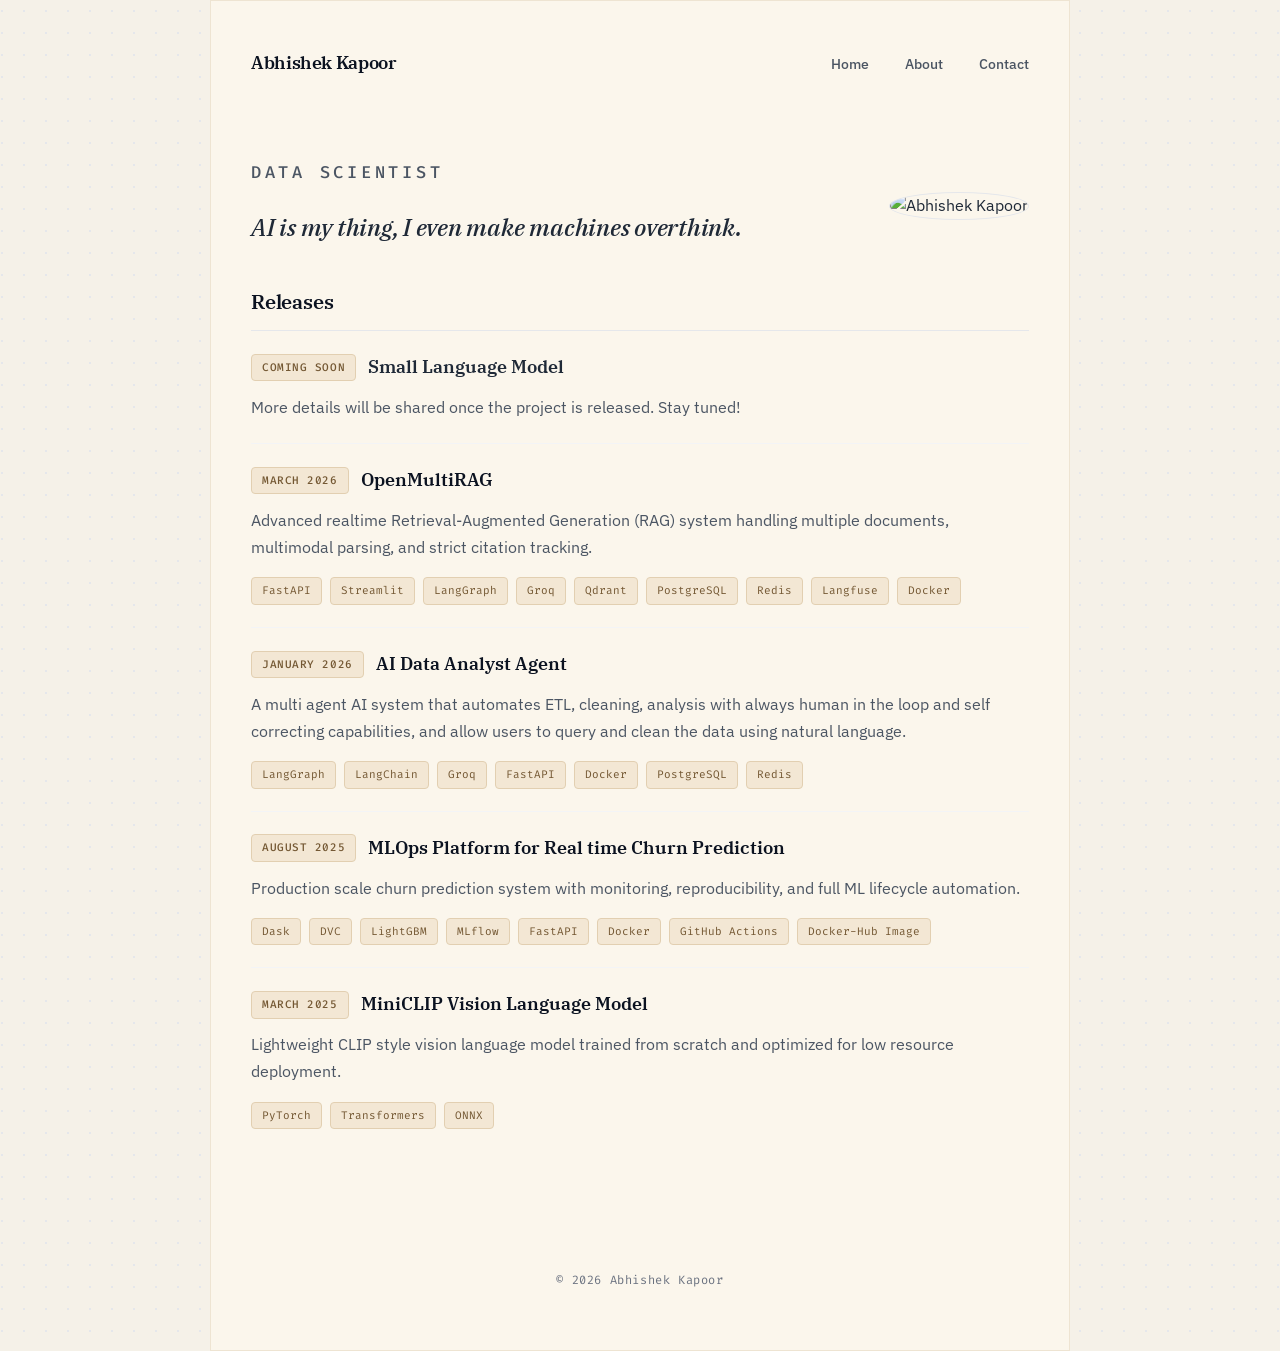
==== index.html @ 6a830303 "readme" ====
<!DOCTYPE html>
<html lang="en">

<head>
  <meta charset="UTF-8">
  <meta name="viewport" content="width=device-width, initial-scale=1.0">
  <title>Abhishek Kapoor</title>
  <meta name="description" content="Abhishek Kapoor. Personal website. Data, AI, intelligence, and curiosity.">

  <link rel="preconnect" href="https://fonts.googleapis.com">
  <link rel="preconnect" href="https://fonts.gstatic.com" crossorigin>
  <link href="https://fonts.googleapis.com/css2?family=Fira+Code:wght@400;500;600&family=IBM+Plex+Sans:wght@300;400;500;600;700&family=IBM+Plex+Serif:wght@400;500;600&display=swap" rel="stylesheet">
  <link rel="stylesheet" href="style.css">
</head>

<body>

  <div class="wrapper">

    <!-- ================= NAVBAR ================= -->

    <header class="navbar">

      <div class="logo">Abhishek Kapoor</div>

      <nav>
        <a href="index.html">Home</a>
        <a href="about.html">About</a>
        <a href="contact.html">Contact</a>
      </nav>

    </header>


    <!-- ================= INTRO SECTION ================= -->

    <section class="intro">

      <div class="intro-left">

        <p class="identity">
          Data Scientist
        </p>

        <h1>
          <em>AI is my thing, I even make machines overthink.</em>
        </h1>

      </div>


      <div class="intro-right">
        <img src="images/profile.jpg" alt="Abhishek Kapoor">
      </div>

    </section>


    <!-- ================= RELEASES SECTION ================= -->

    <section class="section">

      <h2>Releases</h2>


      <!-- Small Language model -->

      <div class="project-block">
        <h4>
          <span class="project-date">Coming soon</span>
          <a href="#" style="pointer-events: none; color: inherit; text-decoration: none;">
            Small Language Model
          </a>
        </h4>
        <p class="project-desc">
          More details will be shared once the project is released. Stay tuned!
        </p>
      </div>

      <!-- OpenMultiRAG -->

      <div class="project-block">
        <h4>
          <span class="project-date">March 2026</span>
          <a href="projects/openmulti-rag/project-openmulti-rag.html">
            OpenMultiRAG
          </a>
        </h4>
        <p class="project-desc">
          Advanced realtime Retrieval-Augmented Generation (RAG) system handling multiple documents, multimodal parsing,
          and strict citation tracking.
        </p>
        <div class="project-tech">
          <span>FastAPI</span><span>Streamlit</span><span>LangGraph</span><span>Groq</span><span>Qdrant</span><span>PostgreSQL</span><span>Redis</span><span>Langfuse</span><span>Docker</span>
        </div>
      </div>

      <!-- AI Analyst -->

      <div class="project-block">
        <h4>
          <span class="project-date">January 2026</span>
          <a href="projects/ai-analyst/project-ai-analyst.html">
            AI Data Analyst Agent
          </a>
        </h4>
        <p class="project-desc">
          A multi agent AI system that automates ETL, cleaning, analysis with always human in the loop and self
          correcting capabilities, and allow users to query and clean the data using natural language.
        </p>
        <div class="project-tech">
          <span>LangGraph</span><span>LangChain</span><span>Groq</span><span>FastAPI</span><span>Docker</span><span>PostgreSQL</span><span>Redis</span>
        </div>
      </div>

      <!-- KKBox -->

      <div class="project-block">
        <h4>
          <span class="project-date">August 2025</span>
          <a href="projects/kkbox-mlops/project-kkbox.html">
            MLOps Platform for Real time Churn Prediction
          </a>
        </h4>
        <p class="project-desc">
          Production scale churn prediction system with monitoring, reproducibility, and full ML lifecycle automation.
        </p>
        <div class="project-tech">
          <span>Dask</span><span>DVC</span><span>LightGBM</span><span>MLflow</span><span>FastAPI</span><span>Docker</span><span>GitHub Actions</span><span>Docker-Hub Image</span>
        </div>
      </div>

      <!-- MiniCLIP -->

      <div class="project-block">
        <h4>
          <span class="project-date">March 2025</span>
          <a href="projects/miniclip/project-miniclip.html">
            MiniCLIP Vision Language Model
          </a>
        </h4>
        <p class="project-desc">
          Lightweight CLIP style vision language model trained from scratch and optimized for low resource deployment.
        </p>
        <div class="project-tech">
          <span>PyTorch</span><span>Transformers</span><span>ONNX</span>
        </div>
      </div>



    </section>


    <!-- ================= FOOTER ================= -->

    <footer>
      © 2026 Abhishek Kapoor
    </footer>

  </div>

  <script src="script.js"></script>

</body>

</html>
---- style.css ----
/* ================= Global Variables & Reset ================= */
* {
  box-sizing: border-box;
  margin: 0;
  padding: 0;
}

:root {
  /* Editorial Lab Theme */
  --accent-blue: #0b3d91;
  --accent-blue-strong: #0a2c6b;
  --slate-900: #0b1220;
  --slate-800: #1f2937;
  --slate-600: #4b5563;
  --slate-500: #6b7280;
  --slate-200: #e5e7eb;
  --slate-100: #f3f4f6;
  --slate-50:  #fafafa;

  --accent-blue-light: #eff6ff;
  --accent-blue-border: #bfdbfe;

  --bg-primary: #f5f1e8;
  --bg-surface: #fbf6ec;
  --warm-100: #f3e7d4;
  --warm-200: #e2cfb1;
  --warm-500: #735732;
  --bg-pattern: radial-gradient(var(--slate-200) 1px, transparent 1px);
  --bg-size: 22px 22px;
  --bg-position: center top;

  --font-sans: 'IBM Plex Sans', -apple-system, BlinkMacSystemFont, "Segoe UI", Roboto, Helvetica, Arial, sans-serif;
  --font-display: 'IBM Plex Serif', "Times New Roman", serif;
  --font-mono: 'Fira Code', SFMono-Regular, Consolas, "Liberation Mono", Menlo, monospace;
}

body {
  font-family: var(--font-sans);
  background-color: var(--bg-primary);
  /* Elegant, subtle schematic dot pattern */
  background-image: var(--bg-pattern);
  background-size: var(--bg-size);
  background-position: var(--bg-position);
  color: var(--slate-800);
  line-height: 1.6;
  font-size: 16px;
  -webkit-font-smoothing: antialiased;
  -moz-osx-font-smoothing: grayscale;
  transition: background-color 0.4s ease, color 0.4s ease;
}

h1,
h2,
h3,
h4 {
  font-family: var(--font-display);
}

/* ================= Layout ================= */
.wrapper {
  max-width: 860px;
  margin: 0 auto;
  padding: 0 40px;
  background: var(--bg-surface);
  box-shadow: none;
  border: 1px solid rgba(138, 97, 31, 0.12);
}

/* ================= Navbar ================= */
.navbar {
  margin: 48px 0 80px;
  display: flex;
  justify-content: space-between;
  align-items: center;
}

.logo {
  font-family: var(--font-display);
  font-size: 18px;
  font-weight: 600;
  color: var(--slate-900);
  letter-spacing: -0.02em;
}

nav a {
  margin-left: 32px;
  text-decoration: none;
  color: var(--slate-600);
  font-size: 14px;
  font-weight: 500;
  transition: color 0.3s ease;
  position: relative;
}

nav a:hover {
  color: var(--accent-blue);
}

nav a::after {
  content: '';
  position: absolute;
  width: 0;
  height: 1px;
  bottom: -4px;
  left: 0;
  background-color: var(--accent-blue);
  transition: width 0.3s ease;
}

nav a:hover::after {
  width: 100%;
}

/* ================= Intro Section ================= */
.intro {
  display: grid;
  grid-template-columns: 1fr auto;
  align-items: center;
  gap: 64px;
  margin-bottom: 32px;
}

.intro + .section {
  margin-top: 32px;
}

.intro-left {
  max-width: 580px;
}

.identity {
  font-family: var(--font-mono);
  font-size: 12px;
  font-weight: 500;
  letter-spacing: 0.22em;
  text-transform: uppercase;
  color: var(--slate-500);
  margin-bottom: 24px;
}

.intro h1 {
  font-size: 24px;
  font-weight: 500;
  color: var(--slate-800);
  line-height: 1.4;
  letter-spacing: -0.01em;
  margin-bottom: 10px;
}

.intro-left p {
  font-size: 17px;
  color: var(--slate-600);
  line-height: 1.7;
}

/* Profile Image */
.intro-right img {
  width: 200px;
  height: 200px;
  object-fit: cover;
  border-radius: 50%;
  box-shadow: 0 16px 40px -16px rgba(15, 23, 42, 0.18);
  border: 1px solid var(--slate-200);
  transition: transform 0.4s ease;
}

.intro-right img:hover {
  transform: translateY(-4px) scale(1.02);
}


/* ================= Generic Sections ================= */
.section {
  max-width: 800px;
  margin: 72px auto;
}

.section h2 {
  font-size: 20px;
  font-weight: 600;
  color: var(--slate-900);
  margin-bottom: 0px;
  padding-bottom: 12px;
  border-bottom: 1px solid var(--slate-200);
  letter-spacing: -0.01em;
}

.section h3 {
  font-size: 18px;
  font-weight: 600;
  color: var(--slate-900);
  margin: 24px 0 12px;
}

.section p {
  font-size: 16px;
  color: var(--slate-600);
  margin-bottom: 16px;
  line-height: 1.7;
}

/* Quotes */
blockquote {
  border-left: 2px solid var(--accent-blue);
  padding-left: 24px;
  margin: 32px 0;
  color: var(--slate-600);
  font-style: italic;
  font-size: 17px;
}

/* Lists */
.section ul {
  list-style: none;
  margin: 16px 0 32px;
  padding-left: 0;
}

.section ul li {
  font-size: 16px;
  color: var(--slate-600);
  margin-bottom: 12px;
  position: relative;
  padding-left: 20px;
  line-height: 1.6;
}

.section ul li::before {
  content: "—";
  position: absolute;
  left: 0;
  color: var(--slate-400);
  font-weight: 300;
}

/* Links */
a {
  color: var(--accent-blue);
  text-decoration: none;
  transition: color 0.2s ease;
}

a:hover {
  color: var(--accent-blue-strong);
}

/* ================= Projects (Releases) ================= */
.project-block {
  padding: 22px 0;
  border-bottom: 1px solid var(--slate-100);
  transition: background 0.3s ease, border-color 0.3s ease;
}

.project-block:last-child {
  border-bottom: none;
}

.project-block:hover {
  border-color: var(--slate-200);
}

.project-block > *:last-child {
  margin-bottom: 0;
}

.project-block h4 {
  font-size: 18px;
  font-weight: 600;
  margin-bottom: 12px;
  display: flex;
  align-items: center;
  flex-wrap: wrap;
  gap: 12px;
}

.project-block h4 a {
  color: var(--slate-900);
  text-decoration: none;
  transition: color 0.2s;
}

.project-block h4 a:hover {
  color: var(--accent-blue);
}

.project-date {
  font-family: var(--font-mono);
  font-size: 11px;
  font-weight: 500;
  color: var(--warm-500);
  background: var(--warm-100);
  border: 1px solid var(--warm-200);
  padding: 4px 10px;
  border-radius: 4px;
  text-transform: uppercase;
  letter-spacing: 0.05em;
  white-space: nowrap;
}

.project-desc {
  font-size: 16px;
  color: var(--slate-600);
  margin-bottom: 12px;
  line-height: 1.6;
}

.project-tech {
  display: flex;
  flex-wrap: wrap;
  gap: 8px;
}

.project-tech span, .project-tech:not(div) {
  /* Fallback if .project-tech is still a 'p' on other pages */
  font-family: var(--font-mono);
  font-size: 11px;
  color: var(--warm-500);
  background-color: var(--warm-100);
  padding: 4px 10px;
  border-radius: 4px;
  border: 1px solid var(--warm-200);
  transition: border-color 0.3s ease, background 0.3s ease;
}

.project-tech span:hover {
  background-color: #f6e4c7;
  border-color: #dcc394;
  color: var(--warm-500);
}

/* For pages where project-tech is just text in a p tag */
p.project-tech {
  font-family: var(--font-mono);
  font-size: 12px;
  color: var(--slate-500);
  background: none;
  border: none;
  padding: 0;
}

/* ================= Specific Pages & Components ================= */

/* Image Rotation Gallery */
.image-rotation-wrapper {
  position: relative;
  width: 100%;
  height: 400px;
  margin: 48px auto;
  border-radius: 12px;
  overflow: hidden;
  box-shadow: 0 4px 20px rgba(15, 23, 42, 0.06);
  background: var(--slate-50);
  border: 1px solid var(--slate-100);
}

.rot-img {
  position: absolute;
  top: 0;
  left: 0;
  width: 100%;
  height: 100%;
  object-fit: contain;
  opacity: 0;
  transition: opacity 1.2s ease-in-out;
}

.rot-img.active {
  opacity: 1;
}

/* Center Image in Projects */
.project-image-center {
  display: flex;
  justify-content: center;
  margin: 32px 0;
}

.project-image-center img {
  width: 100%;
  max-width: 760px;
  height: auto;
  border-radius: 8px;
  background: var(--bg-surface);
  padding: 8px;
  border: 1px solid var(--warm-200);
  box-shadow: 0 4px 14px rgba(15, 23, 42, 0.04);
}

/* Project Title Bar & GitHub Button */
.project-title-bar {
  display: flex;
  align-items: center;
  justify-content: space-between;
  gap: 20px;
  margin-bottom: 32px;
  padding-bottom: 24px;
  border-bottom: 1px solid var(--slate-200);
}

.project-title-bar h2 {
  margin-bottom: 0;
  border-bottom: none;
  padding-bottom: 0;
}

.github-btn {
  font-family: var(--font-mono);
  padding: 8px 16px;
  font-size: 13px;
  font-weight: 500;
  color: var(--warm-500);
  background: var(--warm-100);
  border: 1px solid var(--warm-200);
  border-radius: 6px;
  text-decoration: none;
  transition: all 0.2s ease;
  display: inline-flex;
  align-items: center;
}

.github-btn:hover {
  background: #f6e4c7;
  border-color: #dcc394;
  transform: translateY(-1px);
  color: var(--warm-500); /* Keep it from turning blue from global a:hover */
}

/* Contact Page */
.contact-section {
  margin-top: 64px;
  margin-bottom: 80px;
}

.contact-section h3 {
  margin-top: 16px;
  margin-bottom: 8px;
}

.contact-section a {
  word-break: break-word;
  overflow-wrap: anywhere;
}

.contact-section p strong {
  display: inline-block;
  min-width: 80px;
  font-family: var(--font-mono);
  font-size: 13px;
  color: var(--slate-900);
}

/* ================= Footer ================= */
footer {
  margin: 120px 0 60px;
  text-align: center;
  color: var(--slate-500);
  font-family: var(--font-mono);
  font-size: 12px;
  letter-spacing: 0.05em;
}

/* ================= Mobile Responsive ================= */
@media (max-width: 900px) {
  .intro {
    grid-template-columns: 1fr;
    gap: 40px;
    text-align: center;
  }
  
  .intro-left {
    margin: 0 auto;
  }

  nav {
    display: none;
  }

  .intro-right img {
    margin: 0 auto;
    width: 170px;
    height: 170px;
  }

  .section {
    margin: 64px auto;
  }

  .image-rotation-wrapper {
    height: 280px;
  }

  footer {
    margin: 80px 0 40px;
  }
  
  .project-title-bar {
    flex-direction: column;
    align-items: flex-start;
  }
}
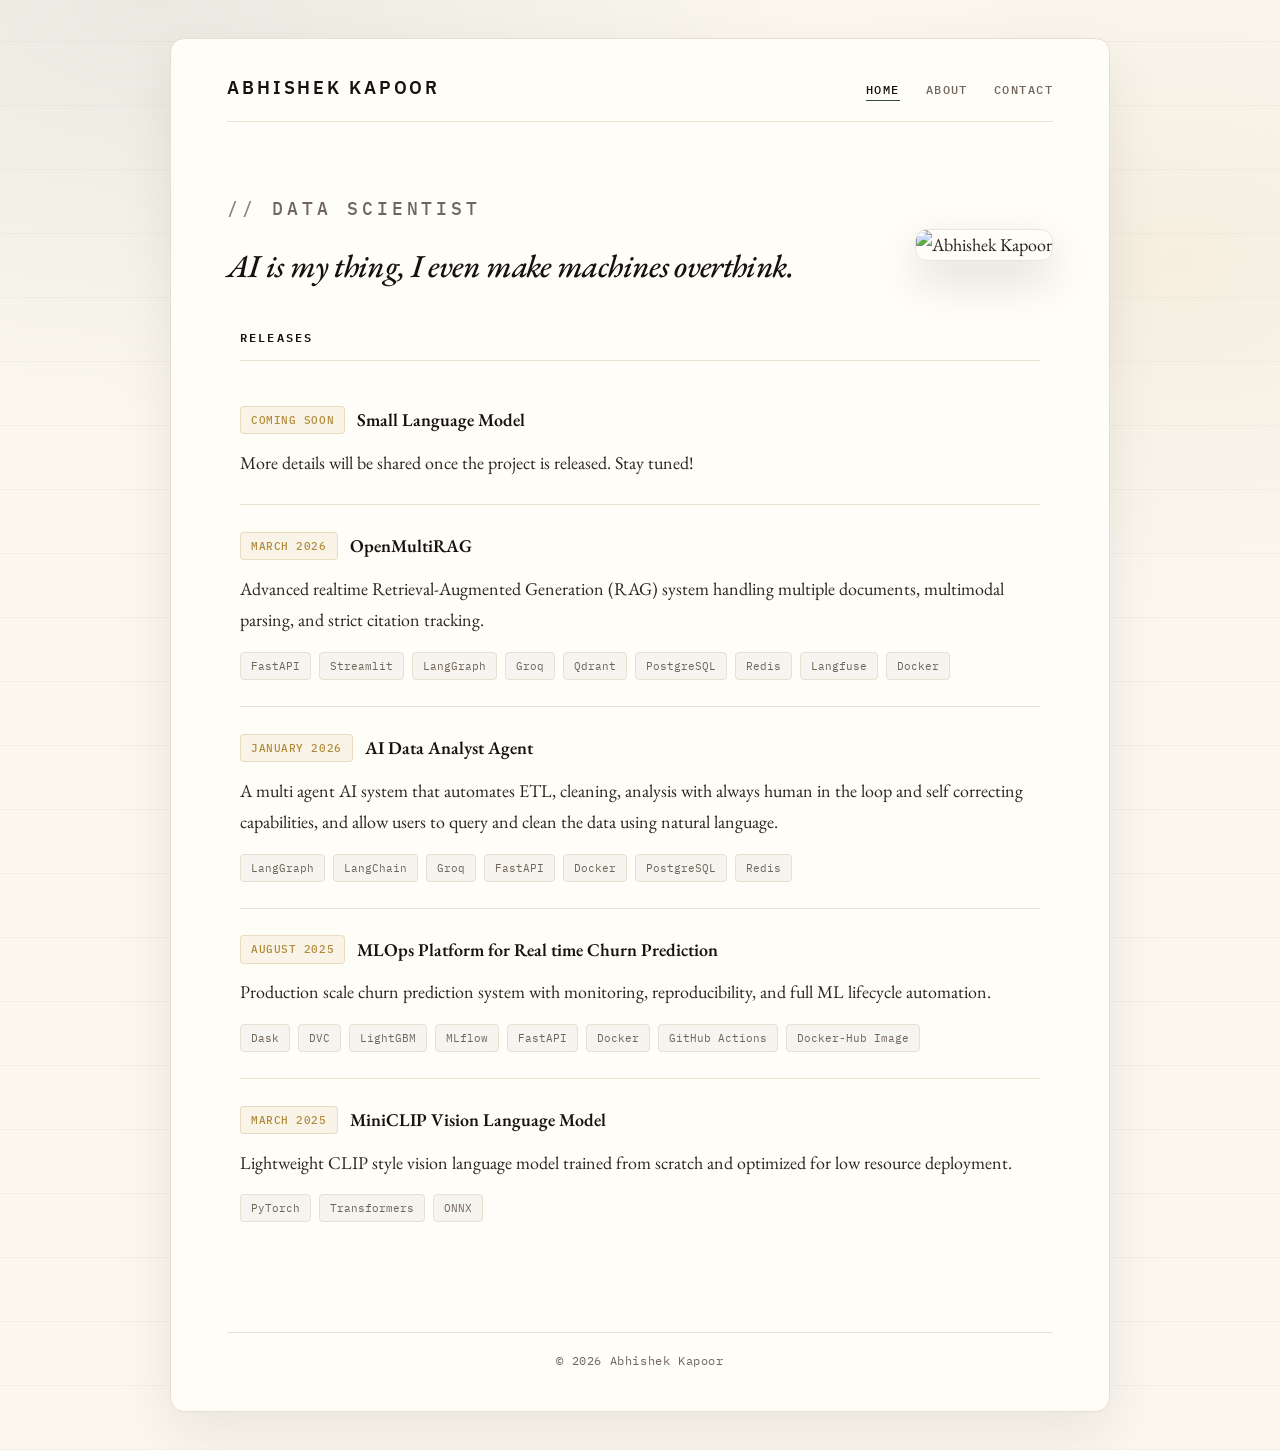
==== commit 3d3bc2e7: "updated readme" ====
--- a/index.html
+++ b/index.html
@@ -9,7 +9,7 @@
 
   <link rel="preconnect" href="https://fonts.googleapis.com">
   <link rel="preconnect" href="https://fonts.gstatic.com" crossorigin>
-  <link href="https://fonts.googleapis.com/css2?family=Fira+Code:wght@400;500;600&family=IBM+Plex+Sans:wght@300;400;500;600;700&family=IBM+Plex+Serif:wght@400;500;600&display=swap" rel="stylesheet">
+  <link href="https://fonts.googleapis.com/css2?family=EB+Garamond:ital,wght@0,400;0,500;0,600;1,400;1,500;1,600&family=IBM+Plex+Sans:wght@400;500;600&family=IBM+Plex+Mono:wght@400;500;600&display=swap" rel="stylesheet">
   <link rel="stylesheet" href="style.css">
 </head>
 
--- a/style.css
+++ b/style.css
@@ -5,95 +5,125 @@
   padding: 0;
 }
 
+::selection {
+  background: rgba(176, 138, 58, 0.22);
+  color: var(--ink);
+}
+
 :root {
-  /* Editorial Lab Theme */
-  --accent-blue: #0b3d91;
-  --accent-blue-strong: #0a2c6b;
-  --slate-900: #0b1220;
-  --slate-800: #1f2937;
-  --slate-600: #4b5563;
-  --slate-500: #6b7280;
-  --slate-200: #e5e7eb;
-  --slate-100: #f3f4f6;
-  --slate-50:  #fafafa;
-
-  --accent-blue-light: #eff6ff;
-  --accent-blue-border: #bfdbfe;
-
-  --bg-primary: #f5f1e8;
-  --bg-surface: #fbf6ec;
-  --warm-100: #f3e7d4;
-  --warm-200: #e2cfb1;
-  --warm-500: #735732;
-  --bg-pattern: radial-gradient(var(--slate-200) 1px, transparent 1px);
-  --bg-size: 22px 22px;
-  --bg-position: center top;
-
-  --font-sans: 'IBM Plex Sans', -apple-system, BlinkMacSystemFont, "Segoe UI", Roboto, Helvetica, Arial, sans-serif;
-  --font-display: 'IBM Plex Serif', "Times New Roman", serif;
-  --font-mono: 'Fira Code', SFMono-Regular, Consolas, "Liberation Mono", Menlo, monospace;
+  /* Minimalist / nerdy / old-school "paper + ink" theme */
+  --paper: #fbf7ef;
+  --paper-2: #f4eee2;
+  --surface: #fffdf7;
+  --ink: #14110f;
+  --ink-2: #2a2420;
+  --muted: #6f655a;
+  --muted-2: #8f8477;
+  --hairline: #e7dfd0;
+  --hairline-2: #d9cfbe;
+
+  --accent: #0f2e20;      /* bottle green */
+  --accent-2: #6b1b1b;    /* oxblood (sparingly) */
+  --gold: #b08a3a;        /* antique gold */
+
+  --shadow: 0 22px 55px rgba(20, 17, 15, 0.08);
+  --radius: 14px;
+
+  --font-body: 'EB Garamond', Georgia, serif;
+  --font-ui: 'IBM Plex Sans', -apple-system, BlinkMacSystemFont, "Segoe UI", Roboto, Helvetica, Arial, sans-serif;
+  --font-mono: 'IBM Plex Mono', SFMono-Regular, ui-monospace, Menlo, Monaco, Consolas, "Liberation Mono", monospace;
+
+  --content-max: 940px;
 }
 
 body {
-  font-family: var(--font-sans);
-  background-color: var(--bg-primary);
-  /* Elegant, subtle schematic dot pattern */
-  background-image: var(--bg-pattern);
-  background-size: var(--bg-size);
-  background-position: var(--bg-position);
-  color: var(--slate-800);
-  line-height: 1.6;
-  font-size: 16px;
+  font-family: var(--font-body);
+  background-color: var(--paper);
+  /* Paper-like depth: a whisper of ledger lines + two gentle spotlights */
+  background-image:
+    radial-gradient(1200px 760px at 12% 0%, rgba(15, 46, 32, 0.07), transparent 55%),
+    radial-gradient(900px 660px at 92% 18%, rgba(176, 138, 58, 0.08), transparent 52%),
+    repeating-linear-gradient(
+      0deg,
+      rgba(20, 17, 15, 0.03) 0px,
+      rgba(20, 17, 15, 0.03) 1px,
+      transparent 1px,
+      transparent 64px
+    );
+  color: var(--ink-2);
+  line-height: 1.65;
+  font-size: 18px;
+  padding: clamp(16px, 3.2vw, 38px) clamp(12px, 3.2vw, 34px);
+  min-height: 100vh;
   -webkit-font-smoothing: antialiased;
   -moz-osx-font-smoothing: grayscale;
-  transition: background-color 0.4s ease, color 0.4s ease;
+  text-rendering: optimizeLegibility;
+}
+
+code {
+  font-family: var(--font-mono);
+  font-size: 0.92em;
+  background: rgba(20, 17, 15, 0.035);
+  border: 1px solid var(--hairline);
+  padding: 0.05em 0.35em;
+  border-radius: 7px;
 }
 
 h1,
 h2,
 h3,
 h4 {
-  font-family: var(--font-display);
+  color: var(--ink);
+  font-family: var(--font-body);
+  font-weight: 500;
 }
 
 /* ================= Layout ================= */
 .wrapper {
-  max-width: 860px;
+  max-width: var(--content-max);
   margin: 0 auto;
-  padding: 0 40px;
-  background: var(--bg-surface);
-  box-shadow: none;
-  border: 1px solid rgba(138, 97, 31, 0.12);
+  padding: 0 clamp(18px, 4.5vw, 56px);
+  background: var(--surface);
+  box-shadow: var(--shadow);
+  border: 1px solid var(--hairline);
+  border-radius: var(--radius);
 }
 
 /* ================= Navbar ================= */
 .navbar {
-  margin: 48px 0 80px;
+  margin: 0 0 72px;
+  padding: 34px 0 18px;
   display: flex;
   justify-content: space-between;
-  align-items: center;
+  align-items: baseline;
+  gap: 16px;
+  border-bottom: 1px solid var(--hairline);
 }
 
 .logo {
-  font-family: var(--font-display);
+  font-family: var(--font-ui);
   font-size: 18px;
   font-weight: 600;
-  color: var(--slate-900);
-  letter-spacing: -0.02em;
+  color: var(--ink);
+  letter-spacing: 0.16em;
+  text-transform: uppercase;
 }
 
 nav a {
-  margin-left: 32px;
+  margin-left: 22px;
   text-decoration: none;
-  color: var(--slate-600);
-  font-size: 14px;
-  font-weight: 500;
-  transition: color 0.3s ease;
+  color: var(--muted);
+  font-family: var(--font-mono);
+  font-size: 12px;
+  font-weight: 500;
+  letter-spacing: 0.12em;
+  text-transform: uppercase;
+  transition: color 0.2s ease;
   position: relative;
 }
 
 nav a:hover {
-  color: var(--accent-blue);
+  color: var(--ink);
 }
 
 nav a::after {
@@ -103,12 +133,21 @@
   height: 1px;
   bottom: -4px;
   left: 0;
-  background-color: var(--accent-blue);
-  transition: width 0.3s ease;
+  background-color: rgba(176, 138, 58, 0.9);
+  transition: width 0.22s ease;
 }
 
 nav a:hover::after {
   width: 100%;
+}
+
+nav a.is-active {
+  color: var(--ink);
+}
+
+nav a.is-active::after {
+  width: 100%;
+  background-color: rgba(15, 46, 32, 0.85);
 }
 
 /* ================= Intro Section ================= */
@@ -116,8 +155,8 @@
   display: grid;
   grid-template-columns: 1fr auto;
   align-items: center;
-  gap: 64px;
-  margin-bottom: 32px;
+  gap: 56px;
+  margin-bottom: 24px;
 }
 
 .intro + .section {
@@ -134,79 +173,90 @@
   font-weight: 500;
   letter-spacing: 0.22em;
   text-transform: uppercase;
-  color: var(--slate-500);
+  color: var(--muted);
   margin-bottom: 24px;
 }
 
+.identity::before {
+  content: "// ";
+  color: var(--muted-2);
+}
+
 .intro h1 {
-  font-size: 24px;
-  font-weight: 500;
-  color: var(--slate-800);
-  line-height: 1.4;
-  letter-spacing: -0.01em;
+  font-size: clamp(20px, 2.5vw, 32px);
+  font-weight: 500;
+  color: var(--ink);
+  line-height: 1.18;
+  letter-spacing: -0.02em;
   margin-bottom: 10px;
 }
 
 .intro-left p {
-  font-size: 17px;
-  color: var(--slate-600);
+  font-size: 18px;
+  color: var(--muted);
   line-height: 1.7;
 }
 
 /* Profile Image */
 .intro-right img {
-  width: 200px;
-  height: 200px;
+  width: 220px;
+  aspect-ratio: 4 / 5;
+  height: auto;
   object-fit: cover;
-  border-radius: 50%;
-  box-shadow: 0 16px 40px -16px rgba(15, 23, 42, 0.18);
-  border: 1px solid var(--slate-200);
-  transition: transform 0.4s ease;
+  border-radius: 12px;
+  box-shadow: 0 18px 46px rgba(20, 17, 15, 0.14);
+  border: 1px solid var(--hairline);
+  filter: saturate(0.92) contrast(1.04);
+  transition: transform 0.25s ease, filter 0.25s ease;
 }
 
 .intro-right img:hover {
-  transform: translateY(-4px) scale(1.02);
+  transform: translateY(-3px);
+  filter: saturate(1) contrast(1.06);
 }
 
 
 /* ================= Generic Sections ================= */
 .section {
   max-width: 800px;
-  margin: 72px auto;
+  margin: 68px auto;
 }
 
 .section h2 {
+  font-family: var(--font-mono);
+  font-size: 12px;
+  font-weight: 600;
+  color: var(--ink);
+  margin-bottom: 18px;
+  padding-bottom: 12px;
+  border-bottom: 1px solid var(--hairline);
+  letter-spacing: 0.18em;
+  text-transform: uppercase;
+}
+
+.section h3 {
   font-size: 20px;
-  font-weight: 600;
-  color: var(--slate-900);
-  margin-bottom: 0px;
-  padding-bottom: 12px;
-  border-bottom: 1px solid var(--slate-200);
+  font-weight: 500;
+  color: var(--ink);
+  margin: 30px 0 12px;
   letter-spacing: -0.01em;
 }
 
-.section h3 {
-  font-size: 18px;
-  font-weight: 600;
-  color: var(--slate-900);
-  margin: 24px 0 12px;
-}
-
 .section p {
-  font-size: 16px;
-  color: var(--slate-600);
+  font-size: 18px;
+  color: var(--ink-2);
   margin-bottom: 16px;
-  line-height: 1.7;
+  line-height: 1.75;
 }
 
 /* Quotes */
 blockquote {
-  border-left: 2px solid var(--accent-blue);
-  padding-left: 24px;
+  border-left: 2px solid rgba(176, 138, 58, 0.9);
+  padding-left: 22px;
   margin: 32px 0;
-  color: var(--slate-600);
+  color: var(--muted);
   font-style: italic;
-  font-size: 17px;
+  font-size: 19px;
 }
 
 /* Lists */
@@ -217,8 +267,8 @@
 }
 
 .section ul li {
-  font-size: 16px;
-  color: var(--slate-600);
+  font-size: 18px;
+  color: var(--ink-2);
   margin-bottom: 12px;
   position: relative;
   padding-left: 20px;
@@ -229,26 +279,30 @@
   content: "—";
   position: absolute;
   left: 0;
-  color: var(--slate-400);
+  color: var(--muted-2);
   font-weight: 300;
 }
 
 /* Links */
 a {
-  color: var(--accent-blue);
-  text-decoration: none;
+  color: var(--accent);
+  text-decoration: underline;
+  text-decoration-thickness: 1px;
+  text-underline-offset: 3px;
+  text-decoration-color: rgba(15, 46, 32, 0.25);
   transition: color 0.2s ease;
 }
 
 a:hover {
-  color: var(--accent-blue-strong);
+  color: var(--accent-2);
+  text-decoration-color: rgba(107, 27, 27, 0.35);
 }
 
 /* ================= Projects (Releases) ================= */
 .project-block {
-  padding: 22px 0;
-  border-bottom: 1px solid var(--slate-100);
-  transition: background 0.3s ease, border-color 0.3s ease;
+  padding: 26px 0;
+  border-bottom: 1px solid var(--hairline);
+  transition: background 0.2s ease, border-color 0.2s ease;
 }
 
 .project-block:last-child {
@@ -256,7 +310,7 @@
 }
 
 .project-block:hover {
-  border-color: var(--slate-200);
+  border-color: var(--hairline-2);
 }
 
 .project-block > *:last-child {
@@ -274,22 +328,22 @@
 }
 
 .project-block h4 a {
-  color: var(--slate-900);
+  color: var(--ink);
   text-decoration: none;
   transition: color 0.2s;
 }
 
 .project-block h4 a:hover {
-  color: var(--accent-blue);
+  color: var(--accent);
 }
 
 .project-date {
   font-family: var(--font-mono);
   font-size: 11px;
   font-weight: 500;
-  color: var(--warm-500);
-  background: var(--warm-100);
-  border: 1px solid var(--warm-200);
+  color: var(--gold);
+  background: rgba(176, 138, 58, 0.08);
+  border: 1px solid rgba(176, 138, 58, 0.22);
   padding: 4px 10px;
   border-radius: 4px;
   text-transform: uppercase;
@@ -298,8 +352,8 @@
 }
 
 .project-desc {
-  font-size: 16px;
-  color: var(--slate-600);
+  font-size: 18px;
+  color: var(--muted);
   margin-bottom: 12px;
   line-height: 1.6;
 }
@@ -314,25 +368,25 @@
   /* Fallback if .project-tech is still a 'p' on other pages */
   font-family: var(--font-mono);
   font-size: 11px;
-  color: var(--warm-500);
-  background-color: var(--warm-100);
+  color: var(--muted);
+  background-color: rgba(20, 17, 15, 0.035);
   padding: 4px 10px;
   border-radius: 4px;
-  border: 1px solid var(--warm-200);
-  transition: border-color 0.3s ease, background 0.3s ease;
+  border: 1px solid var(--hairline);
+  transition: border-color 0.2s ease, background 0.2s ease, color 0.2s ease;
 }
 
 .project-tech span:hover {
-  background-color: #f6e4c7;
-  border-color: #dcc394;
-  color: var(--warm-500);
+  background-color: rgba(15, 46, 32, 0.06);
+  border-color: rgba(15, 46, 32, 0.2);
+  color: var(--ink);
 }
 
 /* For pages where project-tech is just text in a p tag */
 p.project-tech {
   font-family: var(--font-mono);
   font-size: 12px;
-  color: var(--slate-500);
+  color: var(--muted);
   background: none;
   border: none;
   padding: 0;
@@ -348,9 +402,9 @@
   margin: 48px auto;
   border-radius: 12px;
   overflow: hidden;
-  box-shadow: 0 4px 20px rgba(15, 23, 42, 0.06);
-  background: var(--slate-50);
-  border: 1px solid var(--slate-100);
+  box-shadow: 0 18px 46px rgba(20, 17, 15, 0.12);
+  background: rgba(20, 17, 15, 0.02);
+  border: 1px solid var(--hairline);
 }
 
 .rot-img {
@@ -380,10 +434,10 @@
   max-width: 760px;
   height: auto;
   border-radius: 8px;
-  background: var(--bg-surface);
+  background: var(--surface);
   padding: 8px;
-  border: 1px solid var(--warm-200);
-  box-shadow: 0 4px 14px rgba(15, 23, 42, 0.04);
+  border: 1px solid var(--hairline);
+  box-shadow: 0 10px 26px rgba(20, 17, 15, 0.08);
 }
 
 /* Project Title Bar & GitHub Button */
@@ -394,7 +448,7 @@
   gap: 20px;
   margin-bottom: 32px;
   padding-bottom: 24px;
-  border-bottom: 1px solid var(--slate-200);
+  border-bottom: 1px solid var(--hairline);
 }
 
 .project-title-bar h2 {
@@ -408,9 +462,9 @@
   padding: 8px 16px;
   font-size: 13px;
   font-weight: 500;
-  color: var(--warm-500);
-  background: var(--warm-100);
-  border: 1px solid var(--warm-200);
+  color: var(--ink);
+  background: rgba(15, 46, 32, 0.04);
+  border: 1px solid rgba(15, 46, 32, 0.22);
   border-radius: 6px;
   text-decoration: none;
   transition: all 0.2s ease;
@@ -419,10 +473,10 @@
 }
 
 .github-btn:hover {
-  background: #f6e4c7;
-  border-color: #dcc394;
+  background: rgba(15, 46, 32, 0.07);
+  border-color: rgba(15, 46, 32, 0.32);
   transform: translateY(-1px);
-  color: var(--warm-500); /* Keep it from turning blue from global a:hover */
+  color: var(--ink); /* Keep it from turning accent-2 from global a:hover */
 }
 
 /* Contact Page */
@@ -446,14 +500,16 @@
   min-width: 80px;
   font-family: var(--font-mono);
   font-size: 13px;
-  color: var(--slate-900);
+  color: var(--ink);
 }
 
 /* ================= Footer ================= */
 footer {
-  margin: 120px 0 60px;
+  margin: 84px 0 40px;
+  padding-top: 18px;
+  border-top: 1px solid var(--hairline);
   text-align: center;
-  color: var(--slate-500);
+  color: var(--muted);
   font-family: var(--font-mono);
   font-size: 12px;
   letter-spacing: 0.05em;
@@ -464,21 +520,35 @@
   .intro {
     grid-template-columns: 1fr;
     gap: 40px;
-    text-align: center;
   }
   
   .intro-left {
     margin: 0 auto;
   }
 
+  .navbar {
+    flex-direction: column;
+    align-items: flex-start;
+    gap: 10px;
+  }
+
   nav {
-    display: none;
+    display: flex;
+    flex-wrap: wrap;
+    gap: 10px;
+  }
+
+  nav a {
+    margin-left: 0;
   }
 
   .intro-right img {
-    margin: 0 auto;
-    width: 170px;
-    height: 170px;
+    width: 200px;
+  }
+
+  .intro-right {
+    display: flex;
+    justify-content: center;
   }
 
   .section {
@@ -490,7 +560,7 @@
   }
 
   footer {
-    margin: 80px 0 40px;
+    margin: 72px 0 34px;
   }
   
   .project-title-bar {
@@ -498,3 +568,16 @@
     align-items: flex-start;
   }
 }
+
+@media (prefers-reduced-motion: reduce) {
+  * {
+    scroll-behavior: auto !important;
+  }
+
+  .intro-right img,
+  nav a::after,
+  .rot-img,
+  .github-btn {
+    transition: none !important;
+  }
+}
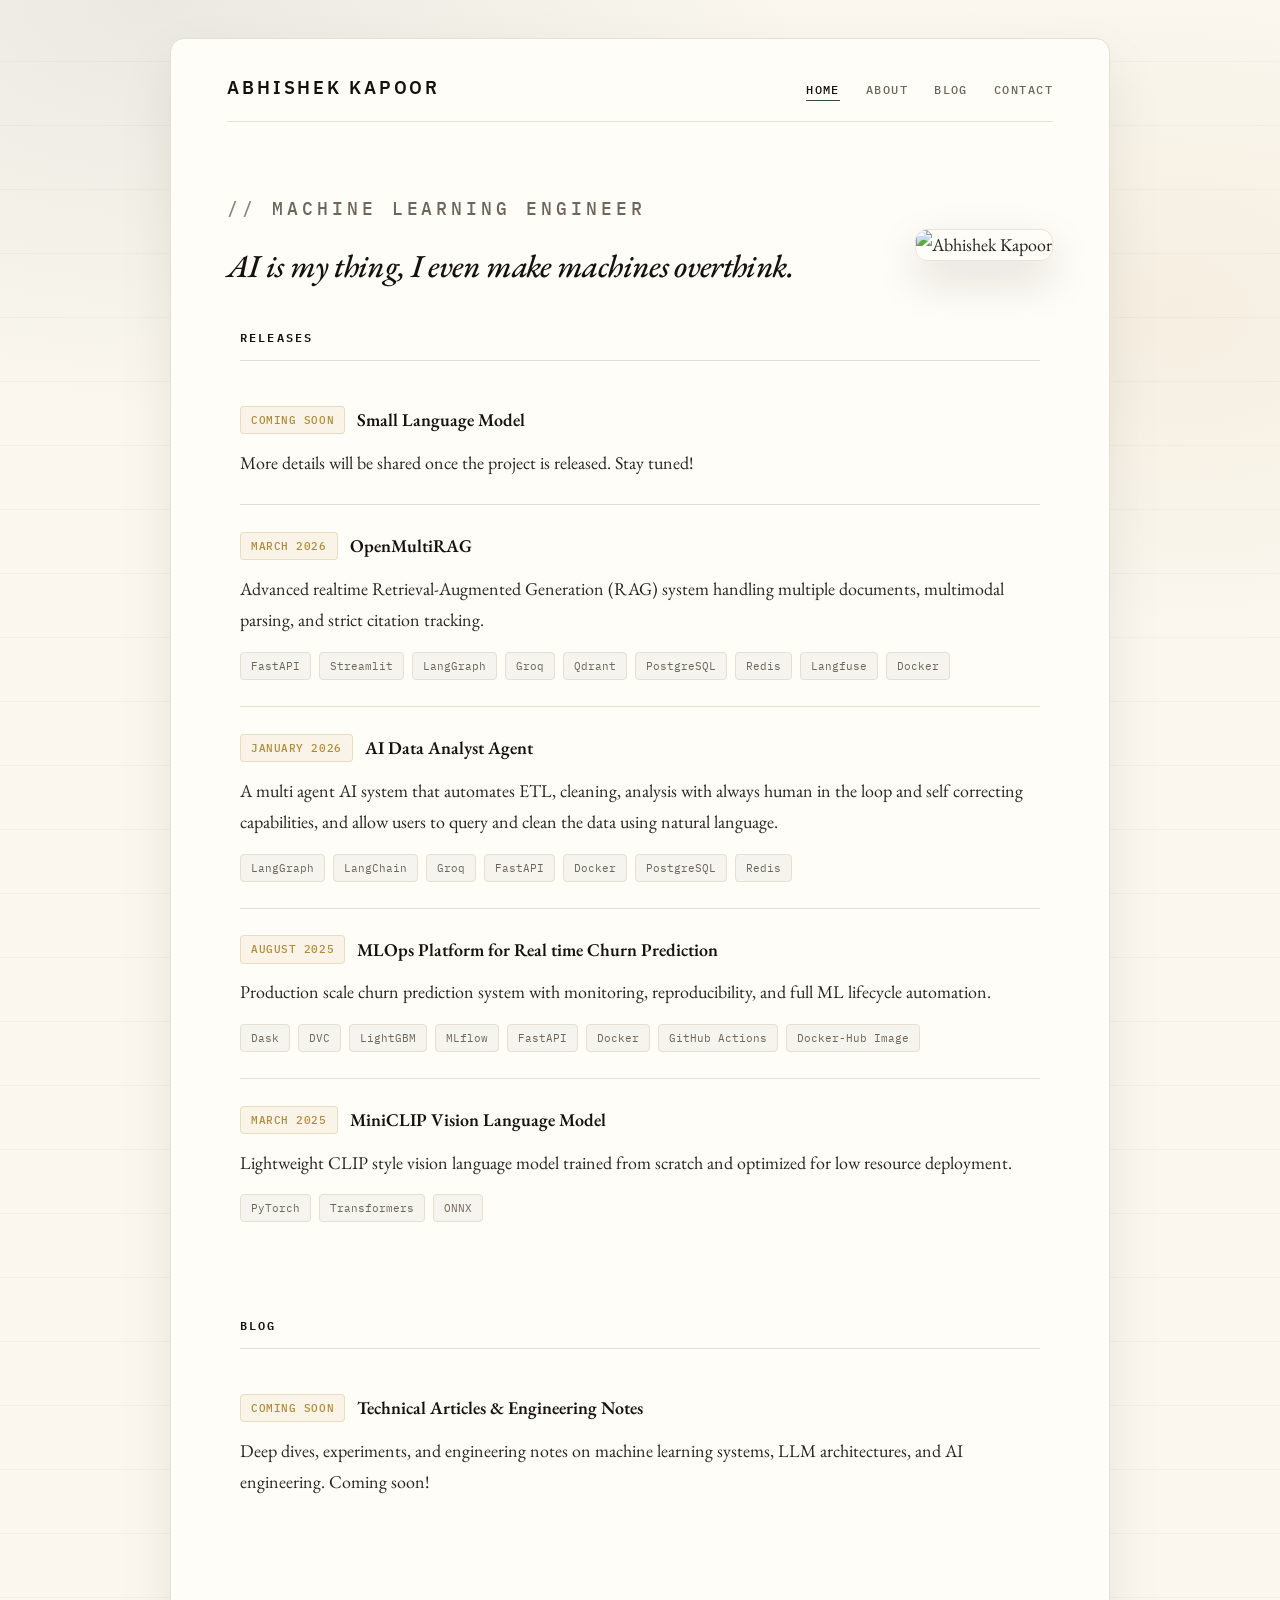
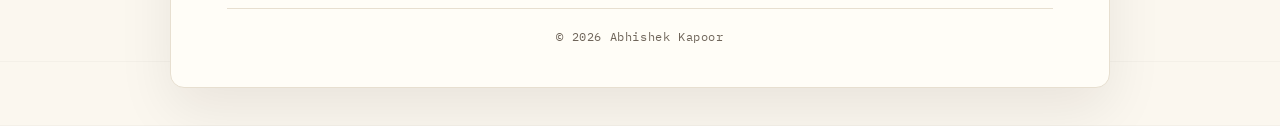
==== commit 829275eb: "Update title to Machine Learning Engineer and add Blog section (Coming soon)" ====
--- a/index.html
+++ b/index.html
@@ -26,6 +26,7 @@
       <nav>
         <a href="index.html">Home</a>
         <a href="about.html">About</a>
+        <a href="#blog">Blog</a>
         <a href="contact.html">Contact</a>
       </nav>
 
@@ -39,7 +40,7 @@
       <div class="intro-left">
 
         <p class="identity">
-          Data Scientist
+          Machine Learning Engineer
         </p>
 
         <h1>
@@ -152,6 +153,27 @@
     </section>
 
 
+    <!-- ================= BLOG SECTION ================= -->
+
+    <section class="section" id="blog">
+
+      <h2>Blog</h2>
+
+      <div class="project-block">
+        <h4>
+          <span class="project-date">Coming soon</span>
+          <a href="#" style="pointer-events: none; color: inherit; text-decoration: none;">
+            Technical Articles &amp; Engineering Notes
+          </a>
+        </h4>
+        <p class="project-desc">
+          Deep dives, experiments, and engineering notes on machine learning systems, LLM architectures, and AI engineering. Coming soon!
+        </p>
+      </div>
+
+    </section>
+
+
     <!-- ================= FOOTER ================= -->
 
     <footer>
--- a/style.css
+++ b/style.css
@@ -3,6 +3,10 @@
   box-sizing: border-box;
   margin: 0;
   padding: 0;
+}
+
+html {
+  scroll-behavior: smooth;
 }
 
 ::selection {
